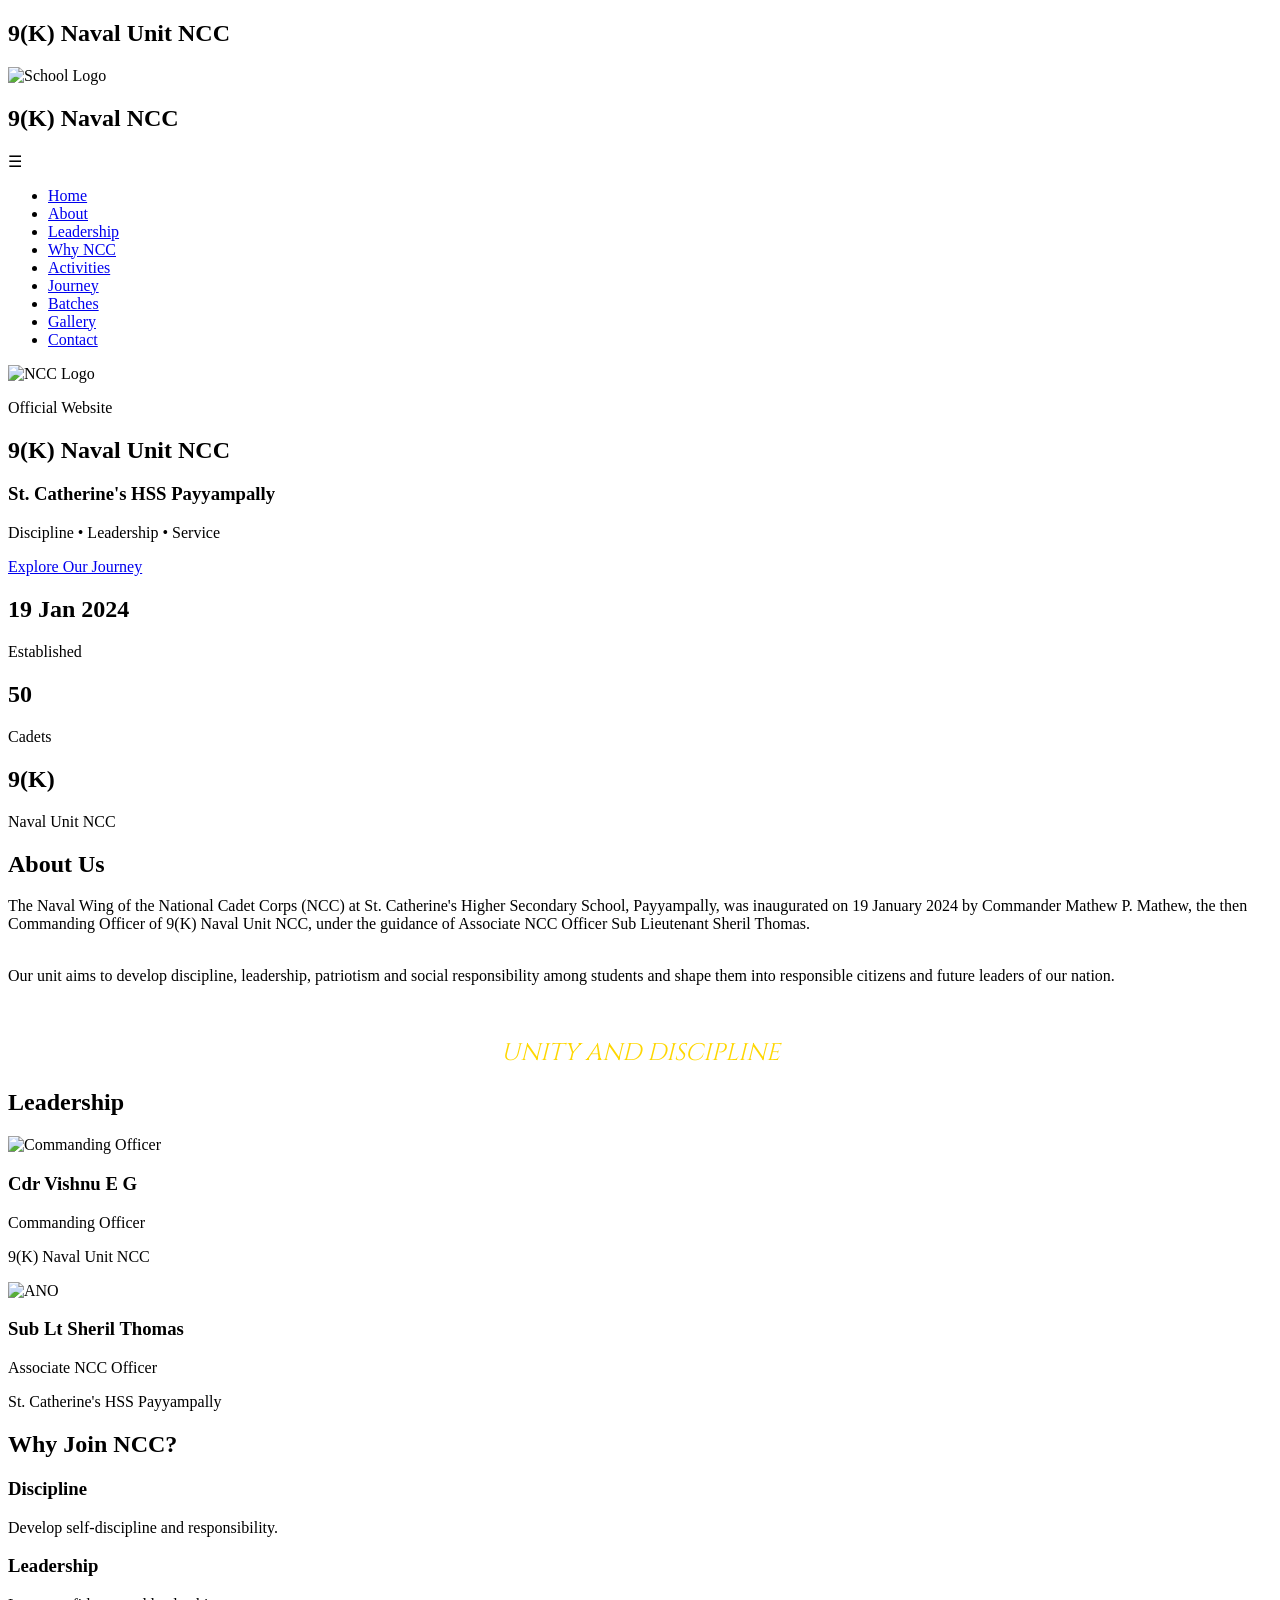
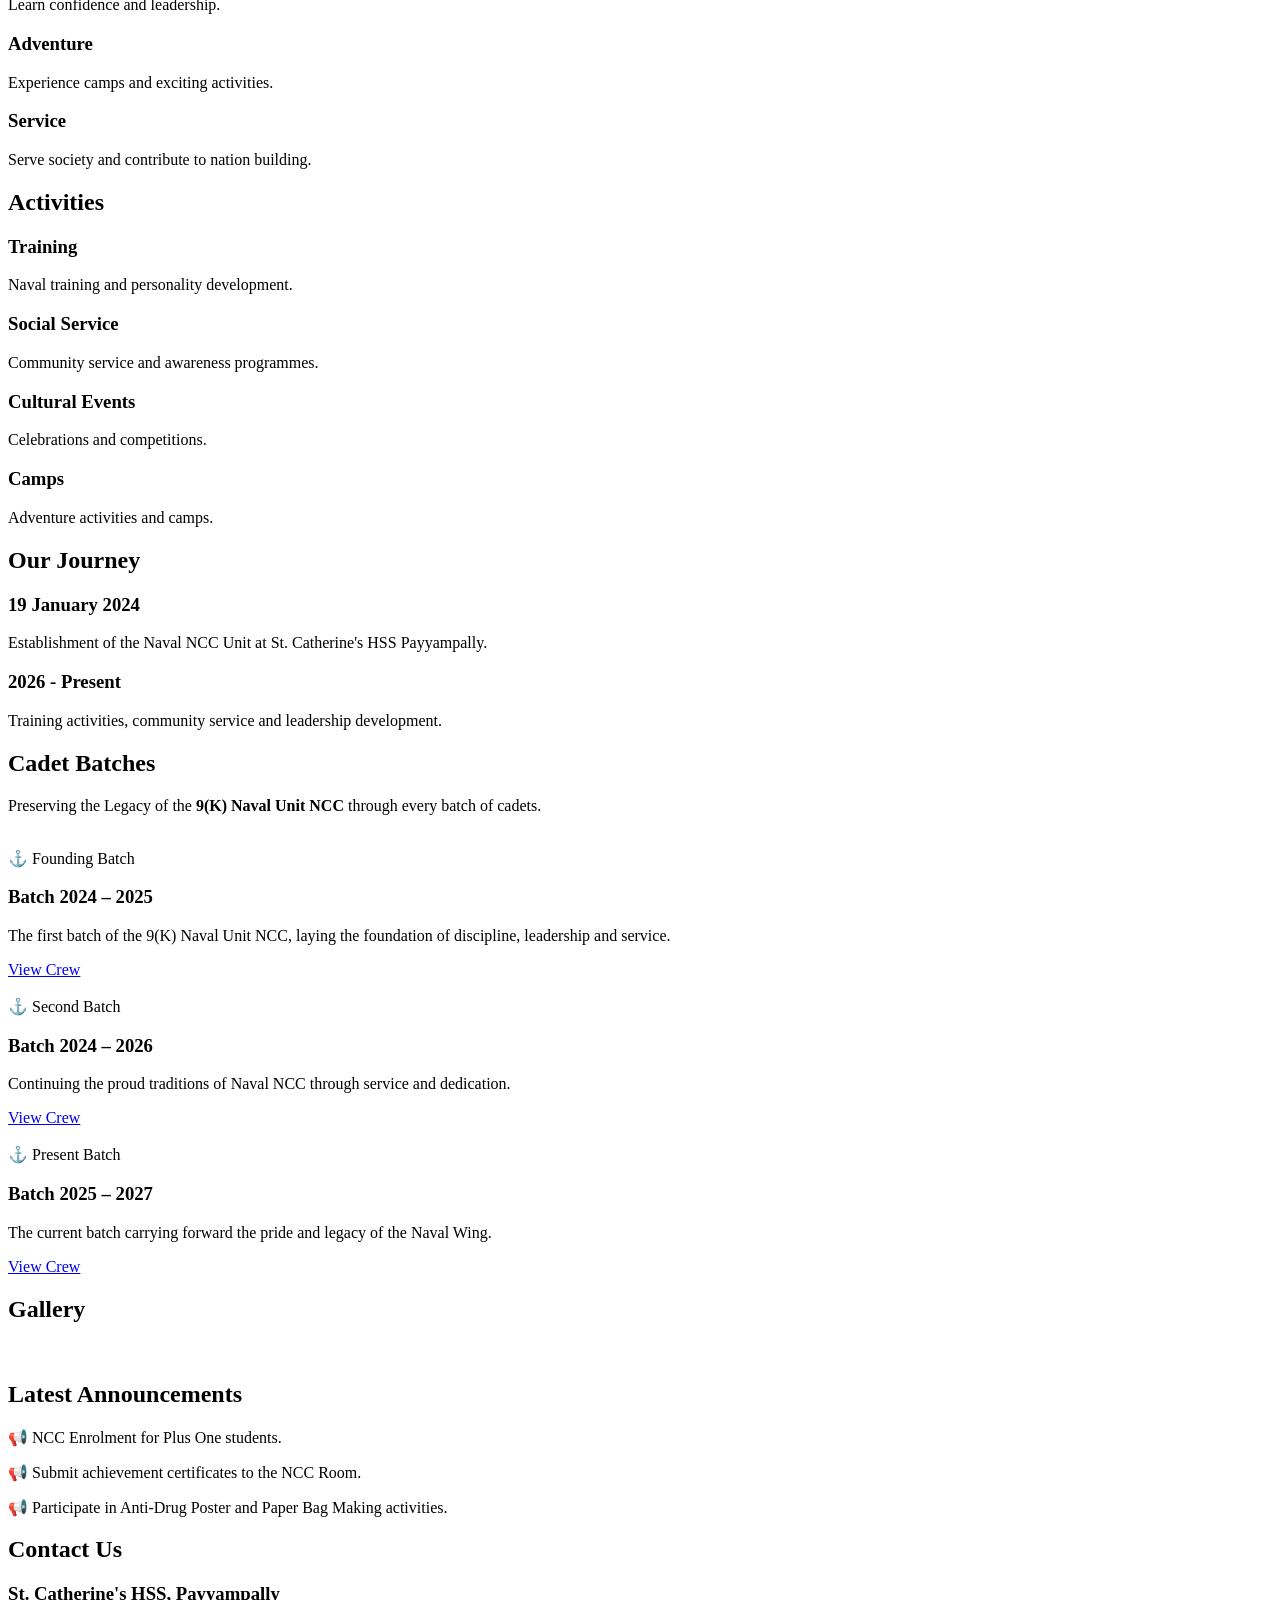
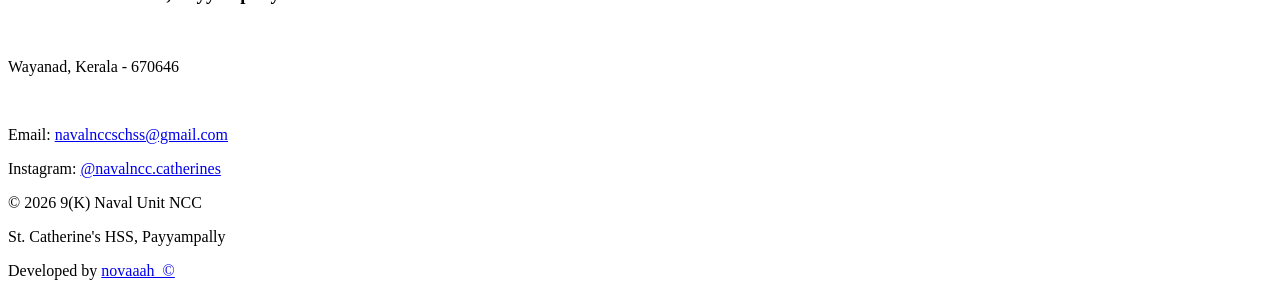
==== index.html @ 4fd502d3 "Add files via upload" ====
<!DOCTYPE html>
<html lang="en">
<head>
  <meta charset="UTF-8">
  <meta name="viewport" content="width=device-width, initial-scale=1.0">
  <title>9(K) Naval Unit NCC | St. Catherine's HSS Payyampally</title>

  <link rel="preconnect" href="https://fonts.googleapis.com">
  <link rel="preconnect" href="https://fonts.gstatic.com" crossorigin>

  <link href="https://fonts.googleapis.com/css2?family=Poppins:wght@300;400;500;600;700&family=Cinzel:wght@500;700&display=swap" rel="stylesheet">

  <link rel="stylesheet" href="assets/css/style.css">
</head>
<body>

  <!-- Loader -->
  <div id="loader">
    <div class="wheel"></div>
    <h2>9(K) Naval Unit NCC</h2>
  </div>

  <!-- Header -->
  <header>

    <nav>

      <div class="logo">
        <img src="assets/images/school-logo.png" alt="School Logo">
        <h2>9(K) Naval NCC</h2>
      </div>

      <div class="menu-btn">
        ☰
      </div>

      <ul class="nav-links">
        <li><a href="#home">Home</a></li>
        <li><a href="#about">About</a></li>
        <li><a href="#leadership">Leadership</a></li>
        <li><a href="#join">Why NCC</a></li>
        <li><a href="#activities">Activities</a></li>
        <li><a href="#journey">Journey</a></li>
        <li><a href="#batches">Batches</a></li>
        <li><a href="#gallery">Gallery</a></li>
        <li><a href="#contact">Contact</a></li>
      </ul>

    </nav>

  </header>

  <!-- Hero -->
  <section class="hero" id="home">

    <div class="hero-content">

      <img
        src="assets/images/ncc-logo.png"
        alt="NCC Logo"
        class="hero-logo"
      >

      <p>Official Website</p>

      <h1>9(K) Naval Unit NCC</h1>

      <h3>
        St. Catherine's HSS Payyampally
      </h3>

      <p class="tagline">
        Discipline • Leadership • Service
      </p>

      <a href="#about" class="btn">
        Explore Our Journey
      </a>

    </div>

    <div class="waves">
      <span></span>
      <span></span>
      <span></span>
    </div>

  </section>

  <!-- Statistics -->
  <section class="stats">

    <div class="card">
      <h2>19 Jan 2024</h2>
      <p>Established</p>
    </div>

    <div class="card">
      <h2>50</h2>
      <p>Cadets</p>
    </div>

    <div class="card">
      <h2>9(K)</h2>
      <p>Naval Unit NCC</p>
    </div>

  </section>

  <!-- About -->
  <section class="section" id="about">

    <h2 class="title">About Us</h2>

    <p>
      The Naval Wing of the National Cadet Corps 
      (NCC) at St. Catherine's Higher Secondary 
      School, Payyampally, was inaugurated on 19 
      January 2024 by Commander Mathew P. Mathew, 
      the then Commanding Officer of 9(K) Naval Unit NCC, under the guidance of Associate NCC Officer Sub Lieutenant Sheril Thomas. 

    <br>
    <br>

    <p>
      Our unit aims to develop discipline,
      leadership, patriotism and social
      responsibility among students and shape
      them into responsible citizens and future
      leaders of our nation.
    </p>

    <br>
    <BR>
    <center><I><FONT color="gold" face="Cinzel" size="5">UNITY AND DISCIPLINE</FONT></I></center>

  </section>

  <!-- Leadership -->
  <section class="section" id="leadership">

    <h2 class="title">Leadership</h2>

    <div class="leaders">

      <div class="leader-card">

        <img
          src="assets/images/co.jpeg"
          alt="Commanding Officer"
          class="photo"
        >

        <h3>Cdr Vishnu E G</h3>

        <p>
          Commanding Officer
        </p>

        <p>
          9(K) Naval Unit NCC
        </p>

      </div>

      <div class="leader-card">

        <img
          src="assets/images/ano.jpg"
          alt="ANO"
          class="photo"
        >

        <h3>Sub Lt Sheril Thomas</h3>

        <p>
          Associate NCC Officer
        </p>

        <p>
          St. Catherine's HSS Payyampally
        </p>

      </div>

    </div>

  </section>

  <!-- Why Join NCC -->
  <section class="section" id="join">

    <h2 class="title">
      Why Join NCC?
    </h2>

    <div class="activity-grid">

      <div class="activity-card">
        <h3>Discipline</h3>
        <p>
          Develop self-discipline and
          responsibility.
        </p>
      </div>

      <div class="activity-card">
        <h3>Leadership</h3>
        <p>
          Learn confidence and leadership.
        </p>
      </div>

      <div class="activity-card">
        <h3>Adventure</h3>
        <p>
          Experience camps and exciting
          activities.
        </p>
      </div>

      <div class="activity-card">
        <h3>Service</h3>
        <p>
          Serve society and contribute to
          nation building.
        </p>
      </div>

    </div>

  </section>

  <!-- Activities -->
  <section class="section" id="activities">

    <h2 class="title">Activities</h2>

    <div class="activity-grid">

      <div class="activity-card">
        <h3>Training</h3>
        <p>
          Naval training and personality
          development.
        </p>
      </div>

      <div class="activity-card">
        <h3>Social Service</h3>
        <p>
          Community service and awareness
          programmes.
        </p>
      </div>

      <div class="activity-card">
        <h3>Cultural Events</h3>
        <p>
          Celebrations and competitions.
        </p>
      </div>

      <div class="activity-card">
        <h3>Camps</h3>
        <p>
          Adventure activities and camps.
        </p>
      </div>

    </div>

  </section>

  <!-- Timeline -->
  <section class="section" id="journey">

    <h2 class="title">
      Our Journey
    </h2>

    <div class="timeline">

      <div class="timeline-item">
        <h3>19 January 2024</h3>
        <p>
          Establishment of the Naval NCC Unit
          at St. Catherine's HSS Payyampally.
        </p>
      </div>

      <div class="timeline-item">
        <h3>2026 - Present</h3>
        <p>
          Training activities, community
          service and leadership development.
        </p>
      </div>

    </div>

  </section>
   <!-- batches -->
 <section class="section" id="batches">

  <h2 class="title">Cadet Batches</h2>

  <p class="batch-subtitle">
    Preserving the Legacy of the
    <strong>9(K) Naval Unit NCC</strong>
    through every batch of cadets.
  </p>

  <div class="batch-grid">

    <!-- Batch 2024-25 -->
    <div class="batch-card">

      <div class="batch-image">
        <img src="assets/images/batches/2024-25/group.jpg" alt="">
      </div>

      <div class="batch-content">
        <span class="batch-badge">⚓ Founding Batch</span>

        <h3>Batch 2024 – 2025</h3>

        <p>
          The first batch of the 9(K) Naval Unit NCC,
          laying the foundation of discipline,
          leadership and service.
        </p>

        <a href="batch-2024-25.html" class="btn">
          View Crew
        </a>
      </div>

    </div>

    <!-- Batch 2024-26 -->
    <div class="batch-card">

      <div class="batch-image">
        <img src="assets/images/batches/2024-26/group.jpg" alt="">
      </div>

      <div class="batch-content">
        <span class="batch-badge">⚓ Second Batch</span>

        <h3>Batch 2024 – 2026</h3>

        <p>
          Continuing the proud traditions of
          Naval NCC through service and dedication.
        </p>

        <a href="batch-2024-26.html" class="btn">
          View Crew
        </a>
      </div>

    </div>

    <!-- Batch 2025-27 -->
    <div class="batch-card">

      <div class="batch-image">
        <img src="assets/images/batches/2025-27/group.jpg" alt="">
      </div>

      <div class="batch-content">
        <span class="batch-badge">⚓ Present Batch</span>

        <h3>Batch 2025 – 2027</h3>

        <p>
          The current batch carrying forward the
          pride and legacy of the Naval Wing.
        </p>

        <a href="batch-2025-27.html" class="btn">
          View Crew
        </a>
      </div>

    </div>

  </div>

</section>

  <!-- Gallery -->
  <section class="section" id="gallery">

    <h2 class="title">
      Gallery
    </h2>

    <div class="gallery-grid">

      <img src="assets/images/gallery1.jpg" alt="">
      <img src="assets/images/gallery2.jpg" alt="">
      <img src="assets/images/gallery3.jpg" alt="">
      <img src="assets/images/gallery4.jpg" alt="">
      <img src="assets/images/gallery5.jpg" alt="">
      <img src="assets/images/gallery6.jpg" alt="">

    </div>

  </section>

  <!-- Announcements -->
  <section class="section">

    <h2 class="title">
      Latest Announcements
    </h2>

    <div class="contact-box">

      <p>
        📢 NCC Enrolment for Plus One students.
      </p>

      <p>
        📢 Submit achievement certificates
        to the NCC Room.
      </p>

      <p>
        📢 Participate in Anti-Drug Poster
        and Paper Bag Making activities.
      </p>

    </div>

  </section>

  <!-- Contact -->
  <section class="section" id="contact">

    <h2 class="title">
      Contact Us
    </h2>

    <div class="contact-box">

      <h3>
        St. Catherine's HSS, Payyampally
      </h3>

      <br>

      <p>
        Wayanad, Kerala - 670646
      </p>

      <br>

      <p>
        Email:
        <a href="mailto:navalnccschss@gmail.com">
          navalnccschss@gmail.com
        </a>
      </p>

      <p>
        Instagram:
        <a
          href="https://instagram.com/navalncc.catherines"
          target="_blank"
        >
          @navalncc.catherines
        </a>
      </p>

    </div>

  </section>

  <!-- Footer -->
  <footer>

    <p>
      © 2026
      9(K) Naval Unit NCC
    </p>

    <p>
      St. Catherine's HSS, Payyampally
    </p>

    <p>
      Developed by
      <a
        href="https://instagram.com/novaaah_"
        target="_blank"
      >
        novaaah_&copy;
      </a>
    </p>

  </footer>

  <script src="assets/js/script.js"></script>

</body>
</html>
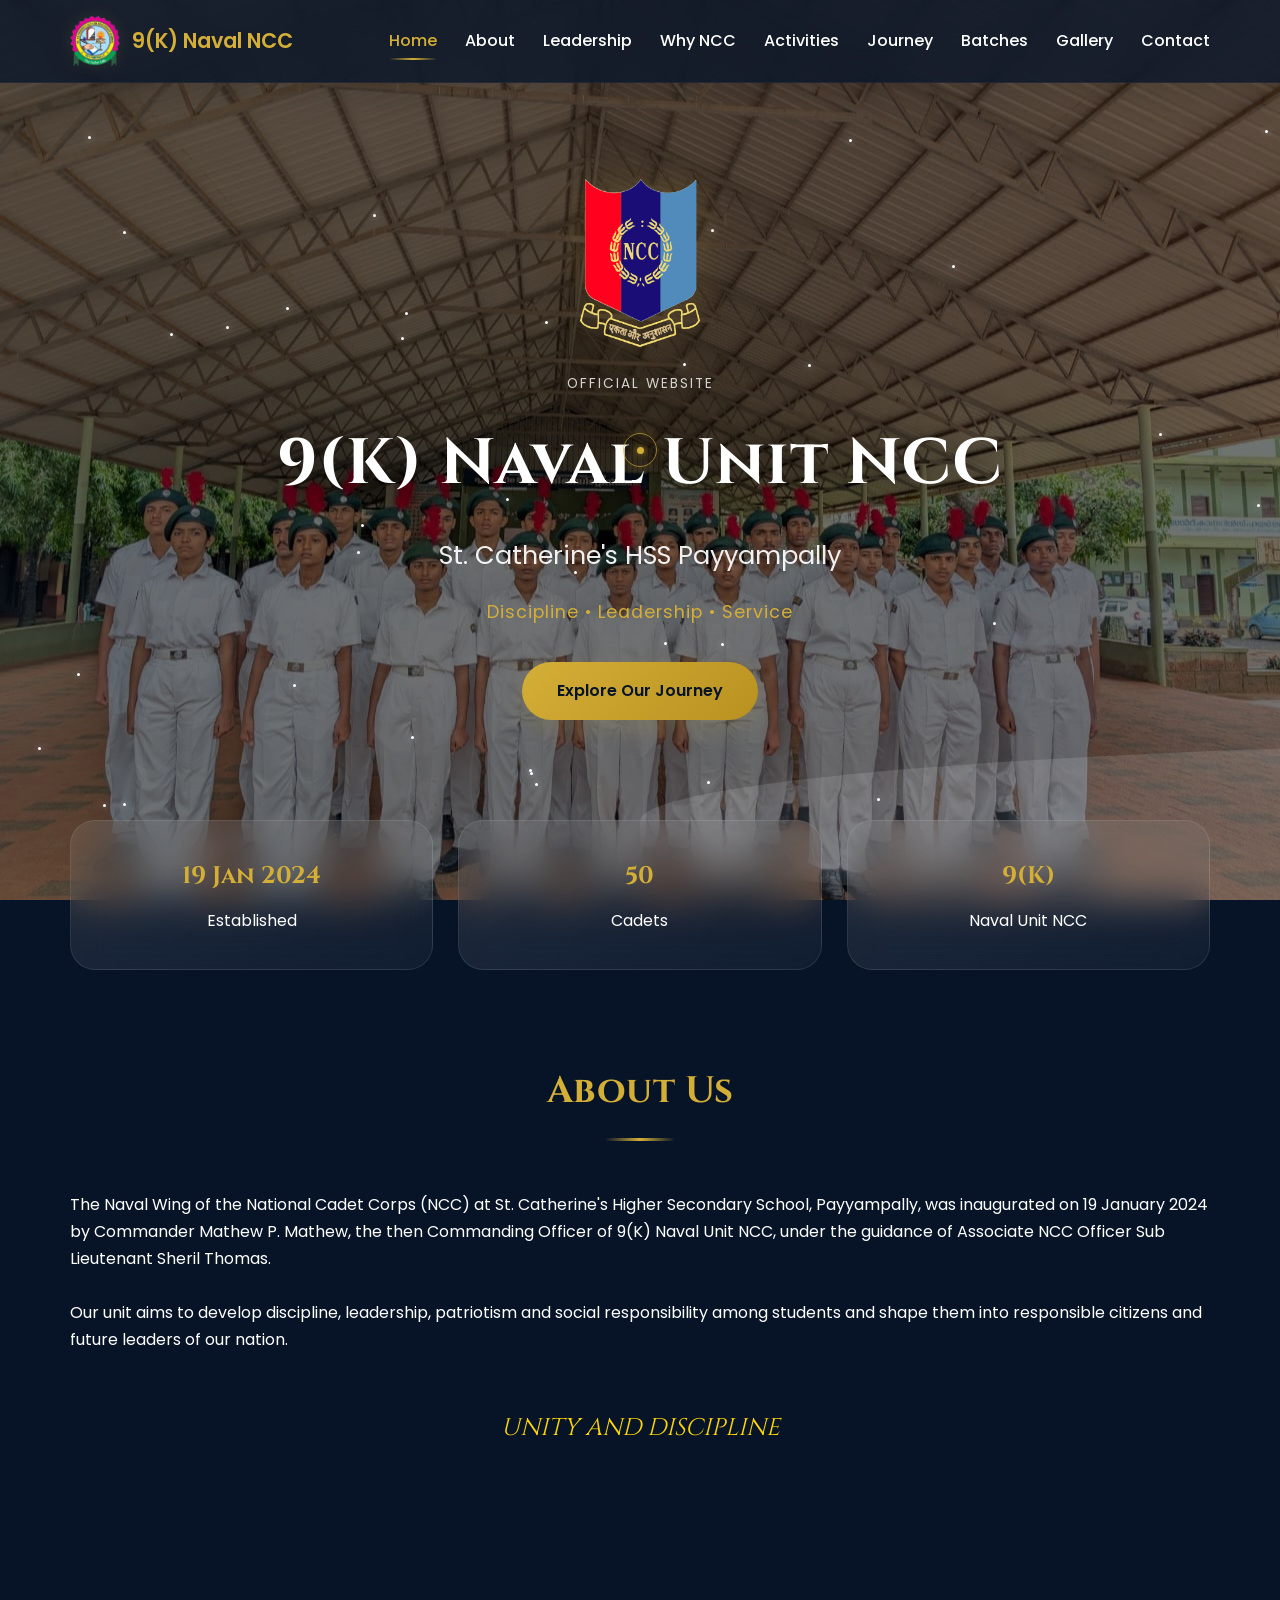
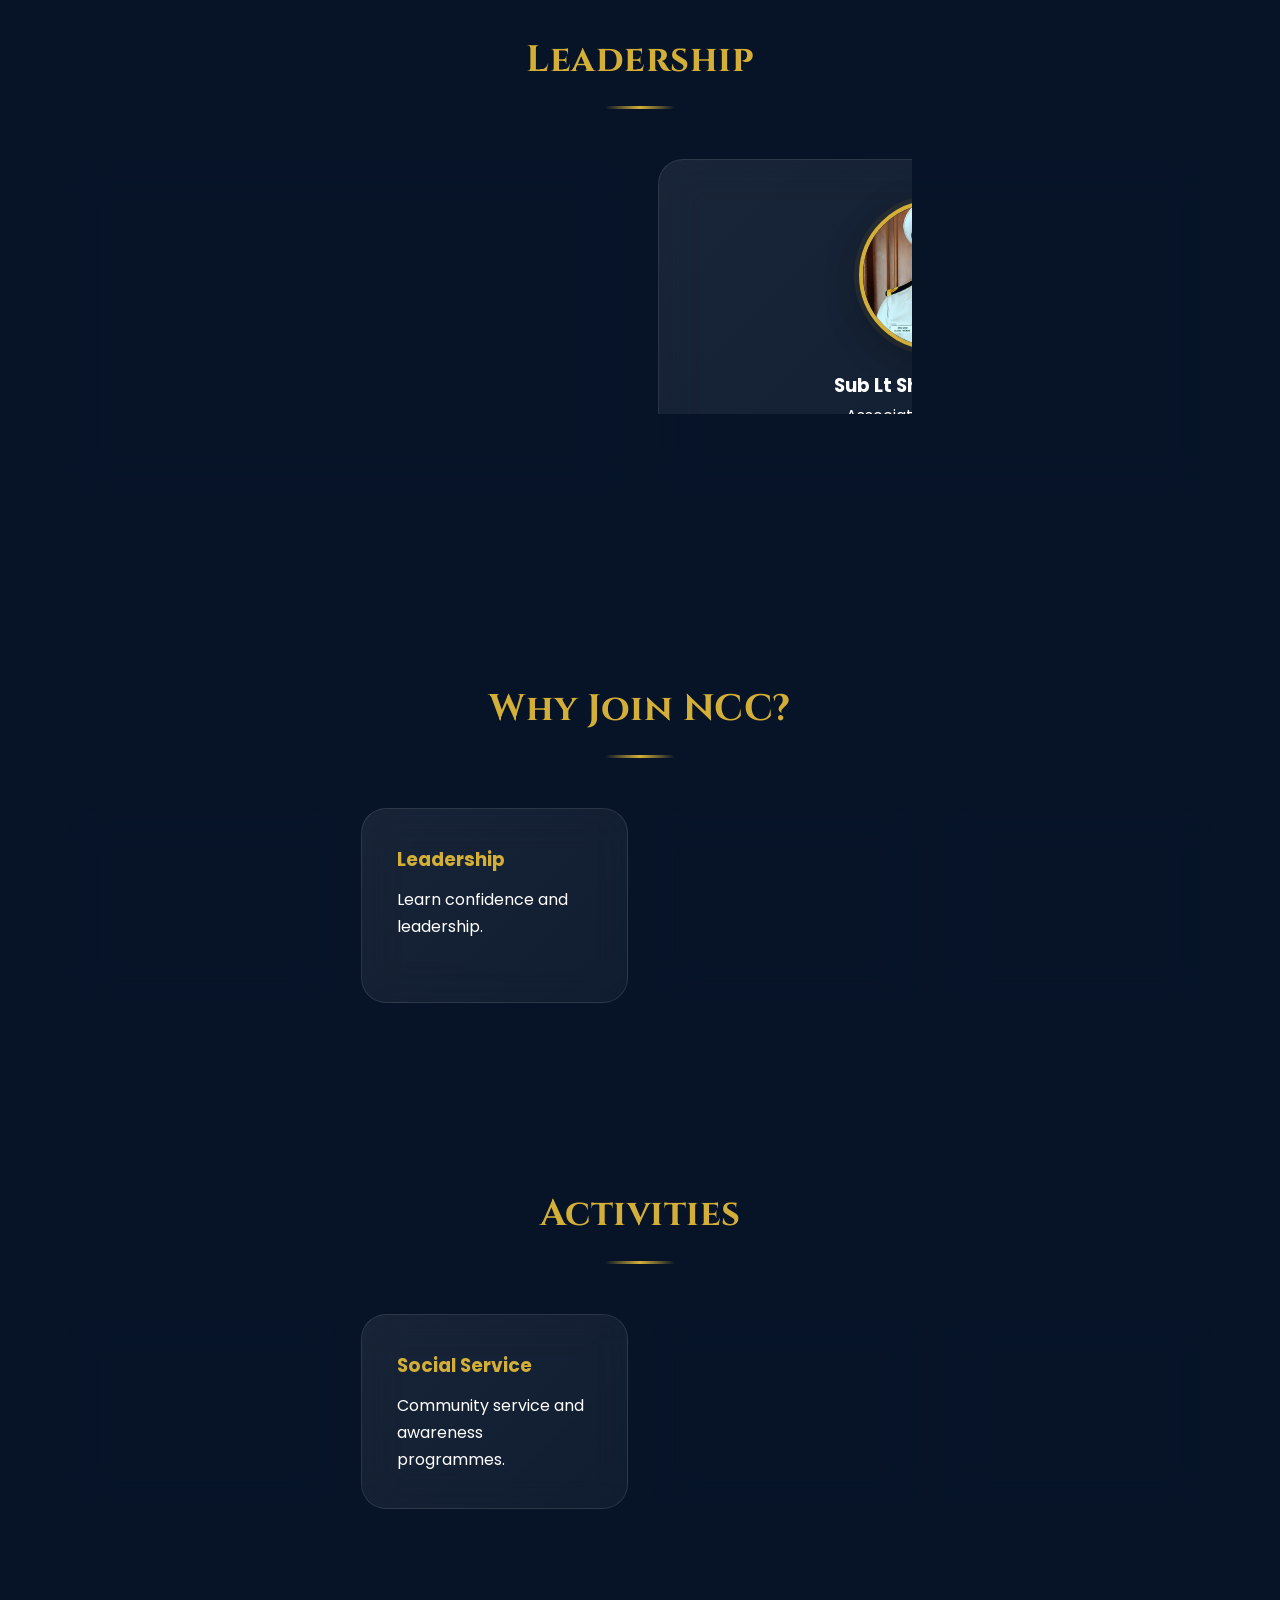
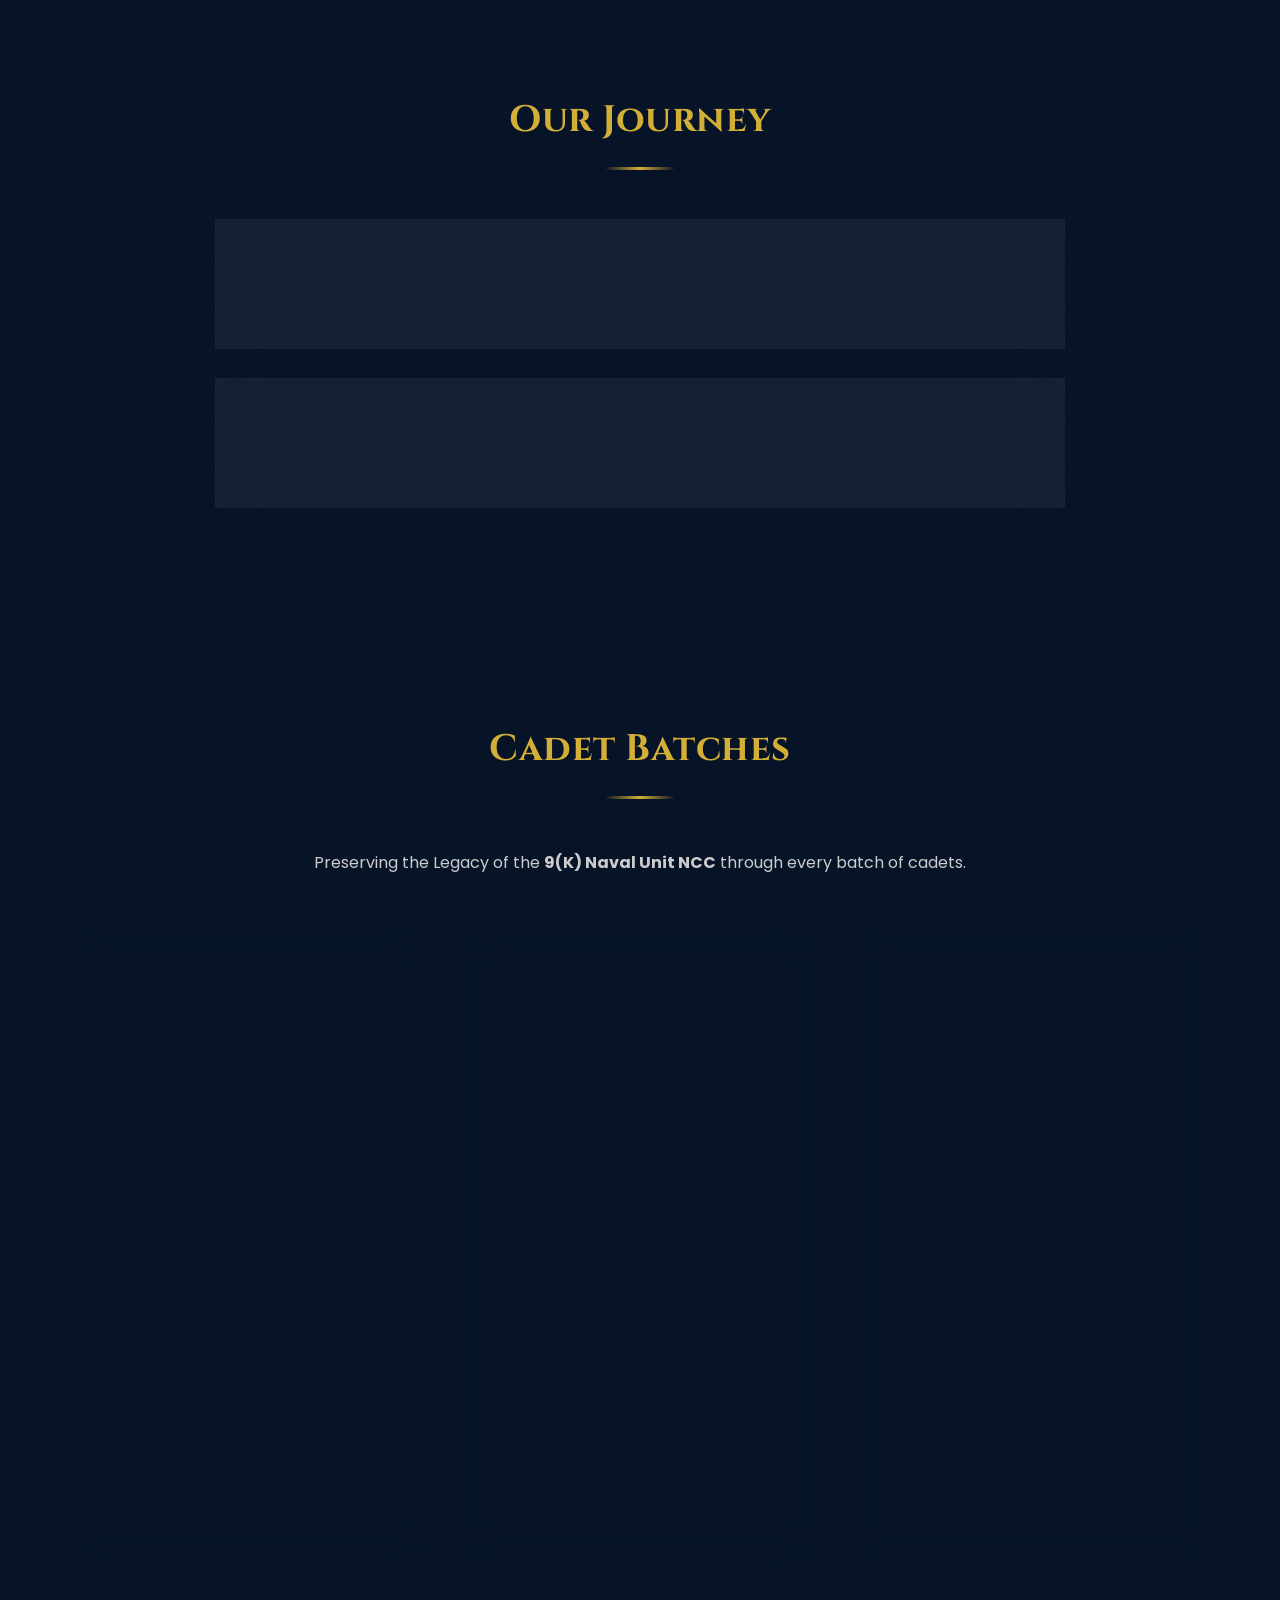
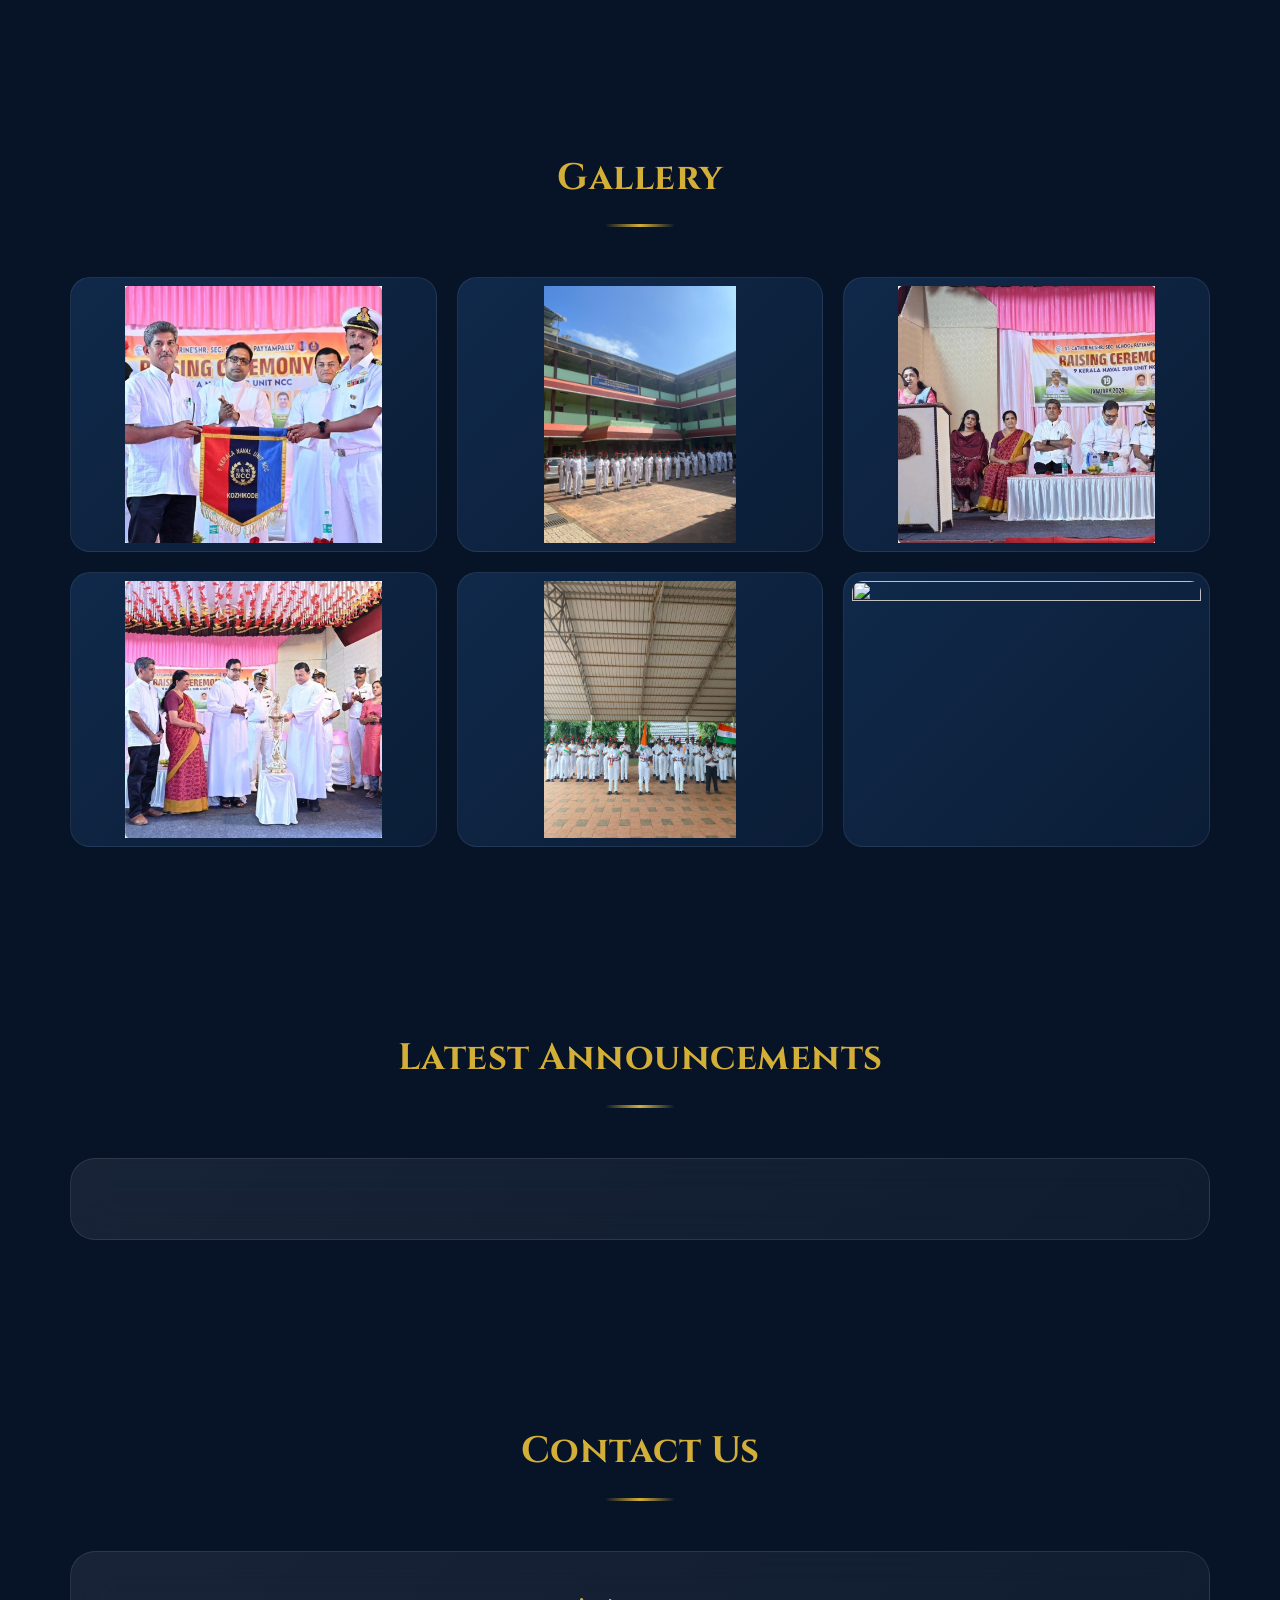
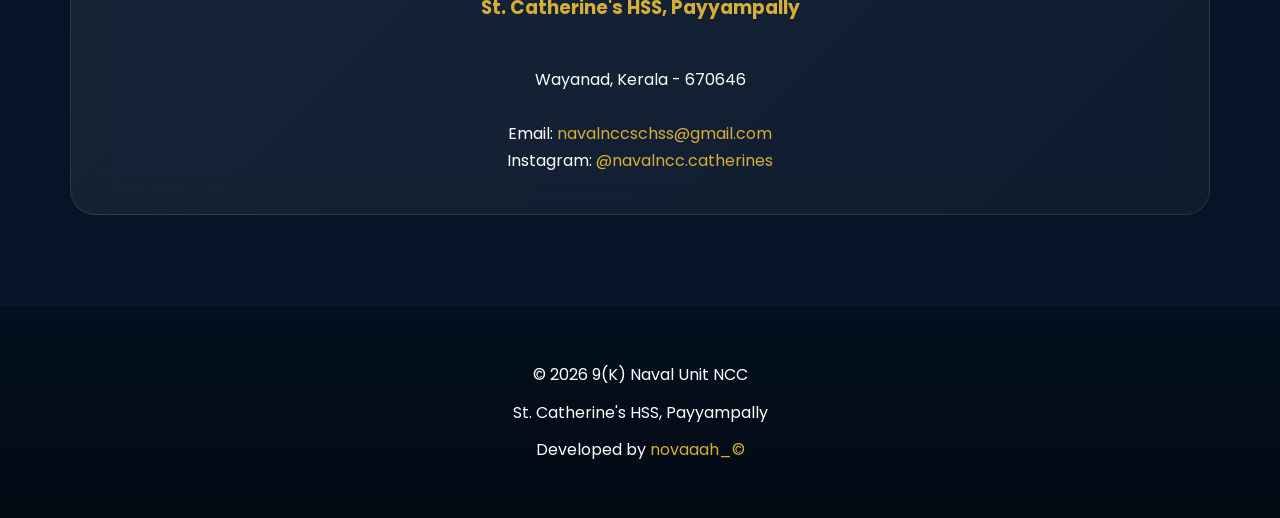
==== commit b56c868d: "Update index.html" ====
--- a/index.html
+++ b/index.html
@@ -41,7 +41,7 @@
         <li><a href="#join">Why NCC</a></li>
         <li><a href="#activities">Activities</a></li>
         <li><a href="#journey">Journey</a></li>
-        <li><a href="#batches">Batches</a></li>
+       <li><a href="#batches">Batches</a></li>
         <li><a href="#gallery">Gallery</a></li>
         <li><a href="#contact">Contact</a></li>
       </ul>
@@ -418,20 +418,6 @@
     </h2>
 
     <div class="contact-box">
-
-      <p>
-        📢 NCC Enrolment for Plus One students.
-      </p>
-
-      <p>
-        📢 Submit achievement certificates
-        to the NCC Room.
-      </p>
-
-      <p>
-        📢 Participate in Anti-Drug Poster
-        and Paper Bag Making activities.
-      </p>
 
     </div>
 
@@ -506,4 +492,4 @@
   <script src="assets/js/script.js"></script>
 
 </body>
-</html>+</html>
--- a/assets/css/style.css
+++ b/assets/css/style.css
@@ -0,0 +1,2232 @@
+/* =========================================================
+   9(K) NAVAL UNIT NCC
+   ST. CATHERINE'S HSS PAYYAMPALLY
+   FINAL PREMIUM STYLE.CSS
+   ========================================================= */
+
+/* ==========================
+   GOOGLE FONTS
+========================== */
+@import url('https://fonts.googleapis.com/css2?family=Poppins:wght@300;400;500;600;700&family=Cinzel:wght@500;600;700&display=swap');
+
+
+/* ==========================
+   ROOT
+========================== */
+:root {
+    --navy: #071428;
+    --navy-dark: #04101f;
+    --navy-light: #0f2342;
+    --gold: #d4af37;
+    --gold-light: #f0d77b;
+    --white: #ffffff;
+
+    --glass: rgba(255,255,255,0.065);
+    --glass-strong: rgba(255,255,255,0.095);
+    --border: rgba(255,255,255,0.10);
+
+    --shadow:
+        0 18px 50px rgba(0,0,0,0.25);
+
+    --gold-shadow:
+        0 15px 40px rgba(212,175,55,0.20);
+}
+
+
+/* ==========================
+   RESET
+========================== */
+* {
+    margin: 0;
+    padding: 0;
+    box-sizing: border-box;
+    scroll-behavior: smooth;
+}
+
+html {
+    scroll-behavior: smooth;
+}
+
+body {
+    font-family: 'Poppins', sans-serif;
+    background: var(--navy);
+    color: var(--white);
+    overflow-x: hidden;
+    line-height: 1.7;
+}
+
+img {
+    max-width: 100%;
+    display: block;
+}
+
+a {
+    text-decoration: none;
+    color: inherit;
+}
+
+button {
+    font-family: inherit;
+}
+
+
+/* ==========================
+   SELECTION
+========================== */
+::selection {
+    background: var(--gold);
+    color: var(--navy);
+}
+
+
+/* ==========================
+   SCROLLBAR
+========================== */
+::-webkit-scrollbar {
+    width: 8px;
+}
+
+::-webkit-scrollbar-track {
+    background: var(--navy-dark);
+}
+
+::-webkit-scrollbar-thumb {
+    background: linear-gradient(
+        var(--gold),
+        #9d7c18
+    );
+    border-radius: 20px;
+}
+
+::-webkit-scrollbar-thumb:hover {
+    background: var(--gold-light);
+}
+
+
+/* ==========================
+   LOADER
+========================== */
+#loader {
+    position: fixed;
+    inset: 0;
+
+    background:
+        radial-gradient(
+            circle at center,
+            rgba(212,175,55,0.08),
+            transparent 35%
+        ),
+        var(--navy);
+
+    display: flex;
+    flex-direction: column;
+    justify-content: center;
+    align-items: center;
+
+    z-index: 99999;
+
+    transition:
+        opacity 0.7s ease,
+        visibility 0.7s ease;
+}
+
+#loader h2 {
+    color: var(--gold);
+    text-align: center;
+    font-family: 'Cinzel', serif;
+    letter-spacing: 1px;
+}
+
+.wheel {
+    width: 80px;
+    height: 80px;
+
+    border: 6px solid rgba(255,255,255,0.12);
+    border-top: 6px solid var(--gold);
+
+    border-right-color: rgba(212,175,55,0.35);
+
+    border-radius: 50%;
+
+    animation: spin 1s linear infinite;
+
+    margin-bottom: 20px;
+
+    box-shadow:
+        0 0 25px rgba(212,175,55,0.18);
+}
+
+@keyframes spin {
+    to {
+        transform: rotate(360deg);
+    }
+}
+
+
+/* ==========================
+   HEADER
+========================== */
+header {
+    position: fixed;
+
+    top: 0;
+    left: 0;
+
+    width: 100%;
+
+    z-index: 1000;
+
+    background:
+        rgba(7,20,40,0.78);
+
+    backdrop-filter: blur(18px);
+    -webkit-backdrop-filter: blur(18px);
+
+    border-bottom:
+        1px solid rgba(255,255,255,0.05);
+
+    box-shadow:
+        0 10px 35px rgba(0,0,0,0.12);
+}
+
+nav {
+    max-width: 1200px;
+
+    margin: auto;
+
+    padding: 16px 30px;
+
+    display: flex;
+
+    justify-content: space-between;
+    align-items: center;
+}
+
+
+/* ==========================
+   LOGO
+========================== */
+.logo {
+    display: flex;
+    align-items: center;
+    gap: 12px;
+
+    min-width: 0;
+}
+
+.logo img {
+    width: 50px;
+    height: 50px;
+
+    object-fit: contain;
+
+    filter:
+        drop-shadow(
+            0 0 8px rgba(212,175,55,0.12)
+        );
+
+    transition: 0.35s ease;
+}
+
+.logo:hover img {
+    transform: rotate(-3deg) scale(1.04);
+}
+
+.logo h2 {
+    color: var(--gold);
+
+    font-size: 1.3rem;
+    font-weight: 600;
+
+    white-space: nowrap;
+}
+
+
+/* ==========================
+   NAVIGATION
+========================== */
+.nav-links {
+    list-style: none;
+
+    display: flex;
+
+    align-items: center;
+
+    gap: 28px;
+}
+
+.nav-links a {
+    color: #ffffff;
+
+    font-weight: 500;
+
+    position: relative;
+
+    transition:
+        color 0.3s ease,
+        transform 0.3s ease;
+}
+
+.nav-links a:hover,
+.nav-links a.active {
+    color: var(--gold);
+}
+
+.nav-links a::after {
+    content: "";
+
+    position: absolute;
+
+    left: 50%;
+    bottom: -8px;
+
+    width: 0;
+    height: 2px;
+
+    transform: translateX(-50%);
+
+    background:
+        linear-gradient(
+            90deg,
+            transparent,
+            var(--gold),
+            transparent
+        );
+
+    transition: width 0.3s ease;
+}
+
+.nav-links a:hover::after,
+.nav-links a.active::after {
+    width: 100%;
+}
+
+
+/* ==========================
+   MOBILE MENU BUTTON
+========================== */
+.menu-btn {
+    display: none;
+
+    border: none;
+    background: transparent;
+
+    color: white;
+
+    font-size: 1.8rem;
+
+    cursor: pointer;
+
+    transition: 0.3s;
+}
+
+.menu-btn:hover {
+    color: var(--gold);
+    transform: scale(1.05);
+}
+
+
+/* ==========================
+   HERO
+========================== */
+.hero {
+    min-height: 100vh;
+
+    display: flex;
+
+    justify-content: center;
+    align-items: center;
+
+    text-align: center;
+
+    position: relative;
+
+    overflow: hidden;
+
+    background:
+        linear-gradient(
+            rgba(0,0,0,0.55),
+            rgba(0,0,0,0.55)
+        ),
+        url('../images/hero1.jpg');
+
+    background-size: cover;
+    background-position: center;
+
+    transition:
+        background-image 1s ease-in-out,
+        background-position 1s ease;
+}
+
+
+/* ==========================
+   HERO OVERLAY
+========================== */
+.overlay {
+    position: absolute;
+
+    inset: 0;
+
+    pointer-events: none;
+
+    background:
+        radial-gradient(
+            circle at center,
+            transparent 15%,
+            rgba(0,0,0,0.25) 100%
+        );
+}
+
+
+/* ==========================
+   HERO CONTENT
+========================== */
+.hero-content {
+    position: relative;
+
+    z-index: 5;
+
+    padding: 20px;
+
+    animation:
+        heroEntrance 1s ease;
+}
+
+@keyframes heroEntrance {
+
+    from {
+        opacity: 0;
+        transform: translateY(30px);
+    }
+
+    to {
+        opacity: 1;
+        transform: translateY(0);
+    }
+}
+
+.hero-logo {
+    width: 120px;
+
+    margin:
+        0 auto 20px;
+
+    filter:
+        drop-shadow(
+            0 0 18px rgba(212,175,55,0.18)
+        );
+
+    animation:
+        logoFloat 4s ease-in-out infinite;
+}
+
+@keyframes logoFloat {
+
+    0%,
+    100% {
+        transform: translateY(0);
+    }
+
+    50% {
+        transform: translateY(-6px);
+    }
+}
+
+.hero p:first-of-type {
+    letter-spacing: 2px;
+    text-transform: uppercase;
+    font-size: 0.85rem;
+    opacity: 0.8;
+}
+
+.hero h1 {
+    font-family: 'Cinzel', serif;
+
+    font-size: 4rem;
+
+    margin: 15px 0;
+
+    letter-spacing: 1px;
+
+    text-shadow:
+        0 5px 30px rgba(0,0,0,0.45);
+}
+
+.hero h3 {
+    font-size: 1.6rem;
+
+    font-weight: 400;
+
+    color: rgba(255,255,255,0.92);
+}
+
+.tagline {
+    color: var(--gold);
+
+    margin-top: 20px;
+
+    font-size: 1.1rem;
+
+    letter-spacing: 1px;
+}
+
+
+/* ==========================
+   HERO BUTTON
+========================== */
+.btn {
+    display: inline-block;
+
+    margin-top: 35px;
+
+    padding: 15px 35px;
+
+    border-radius: 50px;
+
+    background:
+        linear-gradient(
+            135deg,
+            var(--gold),
+            #b99120
+        );
+
+    color: var(--navy);
+
+    font-weight: 600;
+
+    position: relative;
+
+    overflow: hidden;
+
+    transition:
+        transform 0.35s ease,
+        box-shadow 0.35s ease;
+
+    box-shadow:
+        0 8px 25px rgba(212,175,55,0.16);
+}
+
+.btn::before {
+    content: "";
+
+    position: absolute;
+
+    top: 0;
+    left: -120%;
+
+    width: 70%;
+    height: 100%;
+
+    background:
+        linear-gradient(
+            90deg,
+            transparent,
+            rgba(255,255,255,0.45),
+            transparent
+        );
+
+    transform: skewX(-20deg);
+
+    transition: left 0.6s ease;
+}
+
+.btn:hover::before {
+    left: 140%;
+}
+
+.btn:hover {
+    transform: translateY(-6px);
+
+    box-shadow:
+        0 15px 35px rgba(212,175,55,0.30);
+}
+
+
+/* ==========================
+   HERO WAVES
+========================== */
+.waves {
+    position: absolute;
+
+    bottom: 0;
+    left: 0;
+
+    width: 100%;
+    height: 160px;
+
+    overflow: hidden;
+
+    pointer-events: none;
+
+    z-index: 3;
+}
+
+.waves span {
+    position: absolute;
+
+    width: 200%;
+    height: 180px;
+
+    background:
+        rgba(255,255,255,0.07);
+
+    border-radius: 45%;
+
+    animation:
+        wave 18s linear infinite;
+}
+
+.waves span:nth-child(2) {
+    animation-duration: 22s;
+    opacity: 0.5;
+}
+
+.waves span:nth-child(3) {
+    animation-duration: 26s;
+    opacity: 0.3;
+}
+
+@keyframes wave {
+
+    from {
+        transform: translateX(-30%);
+    }
+
+    to {
+        transform: translateX(0);
+    }
+}
+
+
+/* ==========================
+   FLOATING STARS
+========================== */
+.star {
+    position: absolute;
+
+    width: 3px;
+    height: 3px;
+
+    background: #ffffff;
+
+    border-radius: 50%;
+
+    animation:
+        twinkle infinite ease-in-out;
+
+    pointer-events: none;
+
+    box-shadow:
+        0 0 7px rgba(255,255,255,0.7);
+}
+
+@keyframes twinkle {
+
+    0%,
+    100% {
+        opacity: 0.15;
+        transform: scale(1);
+    }
+
+    50% {
+        opacity: 1;
+        transform: scale(2);
+    }
+}
+
+
+/* ==========================
+   SECTIONS
+========================== */
+.section {
+    max-width: 1200px;
+
+    margin: auto;
+
+    padding: 90px 30px;
+}
+
+.title {
+    text-align: center;
+
+    margin-bottom: 50px;
+
+    color: var(--gold);
+
+    font-size: 2.3rem;
+
+    font-family: 'Cinzel', serif;
+
+    letter-spacing: 0.5px;
+}
+
+.title::after {
+    content: "";
+
+    display: block;
+
+    width: 70px;
+    height: 3px;
+
+    margin: 15px auto 0;
+
+    background:
+        linear-gradient(
+            90deg,
+            transparent,
+            var(--gold),
+            transparent
+        );
+
+    border-radius: 20px;
+}
+
+
+/* ==========================
+   STATS
+========================== */
+.stats {
+    max-width: 1200px;
+
+    margin: -80px auto 0;
+
+    padding: 0 30px;
+
+    display: grid;
+
+    grid-template-columns:
+        repeat(
+            auto-fit,
+            minmax(250px,1fr)
+        );
+
+    gap: 25px;
+
+    position: relative;
+
+    z-index: 10;
+}
+
+.card {
+    position: relative;
+
+    background:
+        linear-gradient(
+            135deg,
+            rgba(255,255,255,0.09),
+            rgba(255,255,255,0.045)
+        );
+
+    backdrop-filter: blur(20px);
+
+    border:
+        1px solid var(--border);
+
+    padding: 35px;
+
+    border-radius: 25px;
+
+    text-align: center;
+
+    transition:
+        transform 0.4s ease,
+        border-color 0.4s ease,
+        box-shadow 0.4s ease;
+
+    overflow: hidden;
+}
+
+.card::before,
+.leader-card::before,
+.activity-card::before,
+.batch-card::before,
+.contact-box::before {
+    content: "";
+
+    position: absolute;
+
+    top: 0;
+    left: -100%;
+
+    width: 60%;
+    height: 1px;
+
+    background:
+        linear-gradient(
+            90deg,
+            transparent,
+            rgba(212,175,55,0.8),
+            transparent
+        );
+
+    transition: left 0.7s ease;
+}
+
+.card:hover::before,
+.leader-card:hover::before,
+.activity-card:hover::before,
+.batch-card:hover::before,
+.contact-box:hover::before {
+    left: 120%;
+}
+
+.card:hover {
+    transform: translateY(-10px);
+
+    border-color:
+        rgba(212,175,55,0.45);
+
+    box-shadow:
+        var(--gold-shadow);
+}
+
+.card h2 {
+    color: var(--gold);
+
+    margin-bottom: 10px;
+
+    font-family: 'Cinzel', serif;
+}
+
+
+/* ==========================
+   LEADERS
+========================== */
+.leaders {
+    display: grid;
+
+    grid-template-columns:
+        repeat(
+            auto-fit,
+            minmax(300px,1fr)
+        );
+
+    gap: 35px;
+}
+
+.leader-card {
+    position: relative;
+
+    background:
+        linear-gradient(
+            135deg,
+            rgba(255,255,255,0.075),
+            rgba(255,255,255,0.04)
+        );
+
+    backdrop-filter: blur(20px);
+
+    padding: 40px;
+
+    border-radius: 25px;
+
+    text-align: center;
+
+    border:
+        1px solid var(--border);
+
+    transition:
+        transform 0.4s ease,
+        box-shadow 0.4s ease,
+        border-color 0.4s ease;
+
+    overflow: hidden;
+}
+
+.leader-card:hover {
+    transform: translateY(-10px);
+
+    border-color:
+        rgba(212,175,55,0.4);
+
+    box-shadow:
+        var(--gold-shadow);
+}
+
+.photo {
+    width: 150px;
+    height: 150px;
+
+    border-radius: 50%;
+
+    object-fit: cover;
+
+    border:
+        4px solid var(--gold);
+
+    margin:
+        0 auto 20px;
+
+    display: block;
+
+    box-shadow:
+        0 0 0 5px rgba(212,175,55,0.08),
+        0 10px 35px rgba(0,0,0,0.25);
+
+    transition:
+        transform 0.4s ease,
+        box-shadow 0.4s ease;
+}
+
+.leader-card:hover .photo {
+    transform: scale(1.04);
+
+    box-shadow:
+        0 0 0 7px rgba(212,175,55,0.10),
+        0 15px 40px rgba(212,175,55,0.15);
+}
+
+
+/* ==========================
+   ACTIVITIES
+========================== */
+.activity-grid {
+    display: grid;
+
+    grid-template-columns:
+        repeat(
+            auto-fit,
+            minmax(250px,1fr)
+        );
+
+    gap: 25px;
+}
+
+.activity-card {
+    position: relative;
+
+    background:
+        linear-gradient(
+            135deg,
+            rgba(255,255,255,0.07),
+            rgba(255,255,255,0.04)
+        );
+
+    backdrop-filter: blur(20px);
+
+    border:
+        1px solid var(--border);
+
+    border-radius: 25px;
+
+    padding: 35px;
+
+    transition:
+        transform 0.4s ease,
+        box-shadow 0.4s ease,
+        border-color 0.4s ease;
+
+    overflow: hidden;
+}
+
+.activity-card:hover {
+    transform: translateY(-10px);
+
+    border-color:
+        rgba(212,175,55,0.4);
+
+    box-shadow:
+        var(--gold-shadow);
+}
+
+.activity-card h3 {
+    color: var(--gold);
+
+    margin-bottom: 10px;
+}
+
+
+/* ==========================
+   TIMELINE
+========================== */
+.timeline {
+    max-width: 850px;
+
+    margin: auto;
+}
+
+.timeline-item {
+    background:
+        rgba(255,255,255,0.06);
+
+    padding: 30px;
+
+    border-left:
+        5px solid var(--gold);
+
+    border-radius: 20px;
+
+    margin-bottom: 30px;
+
+    backdrop-filter: blur(20px);
+
+    border-top:
+        1px solid rgba(255,255,255,0.06);
+
+    border-right:
+        1px solid rgba(255,255,255,0.06);
+
+    border-bottom:
+        1px solid rgba(255,255,255,0.06);
+
+    transition: 0.4s ease;
+}
+
+.timeline-item:hover {
+    transform: translateX(6px);
+
+    box-shadow:
+        var(--gold-shadow);
+}
+
+.timeline-item h3 {
+    color: var(--gold);
+
+    margin-bottom: 8px;
+}
+
+
+/* ==========================
+   GALLERY
+========================== */
+.gallery-grid {
+    display: grid;
+
+    grid-template-columns:
+        repeat(
+            auto-fit,
+            minmax(300px,1fr)
+        );
+
+    gap: 20px;
+}
+
+.gallery-grid img {
+    width: 100%;
+
+    aspect-ratio: 4 / 3;
+
+    /*
+       IMPORTANT:
+       Images remain visible normally.
+       They are NOT hidden until clicked.
+    */
+    object-fit: contain;
+
+    background:
+        linear-gradient(
+            135deg,
+            #10294a,
+            #0b1d36
+        );
+
+    padding: 8px;
+
+    border-radius: 20px;
+
+    cursor: pointer;
+
+    transition:
+        transform 0.4s ease,
+        border-color 0.4s ease,
+        box-shadow 0.4s ease;
+
+    border:
+        1px solid rgba(255,255,255,0.08);
+}
+
+.gallery-grid img:hover {
+    transform: translateY(-5px) scale(1.015);
+
+    border-color: var(--gold);
+
+    box-shadow:
+        0 15px 35px rgba(0,0,0,0.28),
+        0 0 20px rgba(212,175,55,0.10);
+}
+
+
+/* ==========================
+   CONTACT
+========================== */
+.contact-box {
+    position: relative;
+
+    background:
+        linear-gradient(
+            135deg,
+            rgba(255,255,255,0.07),
+            rgba(255,255,255,0.035)
+        );
+
+    backdrop-filter: blur(20px);
+
+    padding: 40px;
+
+    border-radius: 25px;
+
+    text-align: center;
+
+    border:
+        1px solid var(--border);
+
+    overflow: hidden;
+
+    transition:
+        0.4s ease;
+}
+
+.contact-box:hover {
+    border-color:
+        rgba(212,175,55,0.35);
+
+    box-shadow:
+        var(--gold-shadow);
+}
+
+.contact-box h3 {
+    color: var(--gold);
+
+    margin-bottom: 15px;
+}
+
+.contact-box a {
+    color: var(--gold);
+
+    transition: 0.3s;
+}
+
+.contact-box a:hover {
+    color: white;
+}
+
+
+/* ==========================
+   FOOTER
+========================== */
+footer {
+    text-align: center;
+
+    padding: 45px 20px;
+
+    background:
+        linear-gradient(
+            180deg,
+            #04101f,
+            #020a14
+        );
+
+    border-top:
+        1px solid rgba(255,255,255,0.05);
+}
+
+footer p {
+    margin: 10px 0;
+}
+
+footer a {
+    color: var(--gold);
+
+    transition: 0.3s;
+}
+
+footer a:hover {
+    color: white;
+}
+
+
+/* =========================================================
+   BATCHES
+========================================================= */
+.batch-subtitle {
+    text-align: center;
+
+    max-width: 800px;
+
+    margin:
+        0 auto 50px;
+
+    color: #cccccc;
+}
+
+.batch-grid {
+    display: grid;
+
+    grid-template-columns:
+        repeat(
+            auto-fit,
+            minmax(340px,1fr)
+        );
+
+    gap: 35px;
+}
+
+.batch-card {
+    position: relative;
+
+    background:
+        linear-gradient(
+            135deg,
+            rgba(255,255,255,0.075),
+            rgba(255,255,255,0.035)
+        );
+
+    backdrop-filter: blur(20px);
+
+    border-radius: 25px;
+
+    overflow: hidden;
+
+    transition:
+        transform 0.4s ease,
+        box-shadow 0.4s ease,
+        border-color 0.4s ease;
+
+    border:
+        1px solid rgba(255,255,255,0.08);
+}
+
+.batch-card:hover {
+    transform: translateY(-12px);
+
+    box-shadow:
+        0 15px 35px rgba(212,175,55,0.22);
+
+    border-color:
+        rgba(212,175,55,0.35);
+}
+
+.batch-image {
+    height: 260px;
+
+    overflow: hidden;
+}
+
+.batch-image img {
+    width: 100%;
+    height: 100%;
+
+    object-fit: cover;
+
+    transition:
+        transform 0.5s ease;
+}
+
+.batch-card:hover .batch-image img {
+    transform: scale(1.08);
+}
+
+.batch-content {
+    padding: 30px;
+
+    text-align: center;
+}
+
+.batch-badge {
+    display: inline-block;
+
+    background:
+        linear-gradient(
+            135deg,
+            var(--gold),
+            #b99120
+        );
+
+    color: var(--navy);
+
+    padding: 8px 18px;
+
+    border-radius: 30px;
+
+    font-size: 0.9rem;
+
+    font-weight: 600;
+
+    margin-bottom: 20px;
+
+    box-shadow:
+        0 5px 15px rgba(212,175,55,0.15);
+}
+
+.batch-content h3 {
+    color: var(--gold);
+
+    margin-bottom: 15px;
+
+    font-family: 'Cinzel', serif;
+}
+
+.batch-content p {
+    margin-bottom: 30px;
+
+    color: #dddddd;
+}
+
+
+/* =========================================================
+   RANK CARDS
+========================================================= */
+.rank-card {
+    position: relative;
+
+    border:
+        2px solid var(--gold);
+
+    background:
+        linear-gradient(
+            135deg,
+            rgba(212,175,55,0.18),
+            rgba(255,255,255,0.06)
+        );
+
+    overflow: hidden;
+}
+
+.rank-card:hover {
+    box-shadow:
+        0 20px 40px
+        rgba(212,175,55,0.30);
+}
+
+
+/* =========================================================
+   POC / LC RANK HEADINGS
+   FIX:
+   GOLD LINES NEVER CROSS THE TEXT
+========================================================= */
+.rank-title {
+    display: flex;
+
+    align-items: center;
+
+    justify-content: center;
+
+    gap: 25px;
+
+    width: 100%;
+
+    text-align: center;
+
+    color: var(--gold);
+
+    margin:
+        70px 0 40px;
+
+    font-size: 2rem;
+
+    font-family: 'Cinzel', serif;
+
+    font-weight: 700;
+
+    line-height: 1.3;
+}
+
+.rank-title::before,
+.rank-title::after {
+    content: "";
+
+    display: block;
+
+    width: 100px;
+    height: 2px;
+
+    flex:
+        0 0 100px;
+
+    background:
+        linear-gradient(
+            90deg,
+            transparent,
+            var(--gold)
+        );
+
+    opacity: 0.8;
+}
+
+.rank-title::after {
+    background:
+        linear-gradient(
+            90deg,
+            var(--gold),
+            transparent
+        );
+}
+
+
+/* =========================================================
+   CADET CARDS
+========================================================= */
+.cadet-card {
+    position: relative;
+
+    transition:
+        transform 0.4s ease,
+        box-shadow 0.4s ease;
+}
+
+.cadet-card:hover {
+    transform: translateY(-8px);
+
+    box-shadow:
+        0 15px 35px
+        rgba(212,175,55,0.18);
+}
+
+.cadet-card img {
+    transition:
+        transform 0.4s ease,
+        box-shadow 0.4s ease;
+}
+
+.cadet-card:hover img {
+    transform: scale(1.035);
+
+    box-shadow:
+        0 0 0 4px rgba(212,175,55,0.10);
+}
+
+
+/* =========================================================
+   SCROLL REVEAL
+========================================================= */
+/* =========================================================
+   SCROLL REVEAL
+   SAFE VERSION
+========================================================= */
+
+.reveal {
+    opacity: 0;
+    transform: translateY(40px);
+    transition:
+        opacity 0.8s ease,
+        transform 0.8s ease;
+}
+
+.reveal.show {
+    opacity: 1;
+    transform: translateY(0);
+}
+
+
+/* =========================================================
+   BACK TO TOP
+========================================================= */
+.top-btn {
+    position: fixed;
+
+    right: 25px;
+    bottom: 25px;
+
+    width: 55px;
+    height: 55px;
+
+    border: none;
+
+    border-radius: 50%;
+
+    background:
+        linear-gradient(
+            135deg,
+            var(--gold),
+            #b99120
+        );
+
+    color: var(--navy);
+
+    font-size: 1.5rem;
+
+    cursor: pointer;
+
+    opacity: 0;
+
+    transform:
+        scale(0);
+
+    transition:
+        opacity 0.4s ease,
+        transform 0.4s ease;
+
+    z-index: 999;
+
+    box-shadow:
+        0 10px 25px rgba(0,0,0,0.25);
+}
+
+.top-btn:hover {
+    transform:
+        scale(1.08) translateY(-3px);
+
+    box-shadow:
+        0 15px 30px rgba(212,175,55,0.25);
+}
+
+.show-top {
+    opacity: 1;
+
+    transform:
+        scale(1);
+}
+
+
+/* =========================================================
+   PREMIUM CURSOR
+   SUBTLE GOLD GLOW
+========================================================= */
+
+/*
+   The old large ring cursor has been removed.
+
+   This version is intentionally subtle:
+   - tiny gold point
+   - soft trailing glow
+   - expands slightly on clickable elements
+*/
+
+.cursor-dot {
+    position: fixed;
+
+    width: 5px;
+    height: 5px;
+
+    background: var(--gold);
+
+    border-radius: 50%;
+
+    pointer-events: none;
+
+    z-index: 999999;
+
+    transform:
+        translate(-50%, -50%);
+
+    box-shadow:
+        0 0 8px var(--gold),
+        0 0 18px rgba(212,175,55,0.55);
+
+    opacity: 0;
+
+    transition:
+        transform 0.2s ease,
+        opacity 0.25s ease;
+}
+
+.cursor-glow {
+    position: fixed;
+
+    width: 34px;
+    height: 34px;
+
+    border-radius: 50%;
+
+    pointer-events: none;
+
+    z-index: 999998;
+
+    transform:
+        translate(-50%, -50%);
+
+    background:
+        radial-gradient(
+            circle,
+            rgba(212,175,55,0.12) 0%,
+            rgba(212,175,55,0.05) 35%,
+            transparent 70%
+        );
+
+    filter: blur(2px);
+
+    opacity: 0;
+
+    transition:
+        width 0.25s ease,
+        height 0.25s ease,
+        opacity 0.25s ease;
+}
+
+.cursor-glow.hover {
+    width: 48px;
+    height: 48px;
+
+    background:
+        radial-gradient(
+            circle,
+            rgba(212,175,55,0.18) 0%,
+            rgba(212,175,55,0.07) 40%,
+            transparent 72%
+        );
+}
+
+/* =========================================================
+   RESPONSIVE — TABLET
+========================================================= */
+@media(max-width:900px) {
+
+    nav {
+        padding:
+            15px 22px;
+    }
+
+    .hero h1 {
+        font-size: 2.5rem;
+    }
+
+    .hero h3 {
+        font-size: 1.1rem;
+    }
+
+    .hero-logo {
+        width: 90px;
+    }
+
+    .menu-btn {
+        display: block;
+    }
+
+    .nav-links {
+        position: absolute;
+
+        top: 80px;
+        left: 0;
+
+        width: 100%;
+
+        background:
+            rgba(7,20,40,0.97);
+
+        backdrop-filter: blur(18px);
+
+        flex-direction: column;
+
+        text-align: center;
+
+        gap: 0;
+
+        display: none;
+
+        border-top:
+            1px solid rgba(255,255,255,0.06);
+    }
+
+    .nav-links.show-menu {
+        display: flex;
+
+        animation:
+            menuDrop 0.25s ease;
+    }
+
+    @keyframes menuDrop {
+        from {
+            opacity: 0;
+            transform: translateY(-10px);
+        }
+
+        to {
+            opacity: 1;
+            transform: translateY(0);
+        }
+    }
+
+    .nav-links li {
+        width: 100%;
+
+        padding: 18px;
+
+        border-bottom:
+            1px solid
+            rgba(255,255,255,0.08);
+    }
+
+    .nav-links a::after {
+        display: none;
+    }
+
+    .batch-grid {
+        grid-template-columns: 1fr;
+    }
+
+    .gallery-grid {
+        grid-template-columns:
+            repeat(2,1fr);
+    }
+}
+
+
+/* =========================================================
+   MOBILE
+========================================================= */
+@media(max-width:768px) {
+
+    .section {
+        padding:
+            65px 20px;
+    }
+
+    .stats {
+        margin:
+            -50px auto 0;
+
+        padding:
+            0 20px;
+    }
+
+    .title {
+        font-size: 2rem;
+    }
+
+    .gallery-grid {
+        grid-template-columns: 1fr;
+    }
+
+    .gallery-grid img {
+        aspect-ratio: auto;
+
+        height: auto;
+
+        max-height: 500px;
+
+        object-fit: contain;
+    }
+
+    .batch-image {
+        height: 220px;
+    }
+
+    /* POC / LC */
+    .rank-title {
+        font-size: 1.35rem;
+
+        gap: 12px;
+
+        margin:
+            55px 0 30px;
+    }
+
+    .rank-title::before,
+    .rank-title::after {
+        width: 40px;
+
+        flex:
+            0 0 40px;
+    }
+
+    .cadet-card img {
+        max-width: 150px;
+    }
+
+    .top-btn {
+        right: 18px;
+        bottom: 18px;
+
+        width: 50px;
+        height: 50px;
+    }
+}
+
+
+/* =========================================================
+   VERY SMALL PHONES
+========================================================= */
+@media(max-width:450px) {
+
+    .logo h2 {
+        font-size: 1rem;
+    }
+
+    .logo img {
+        width: 42px;
+        height: 42px;
+    }
+
+    .hero h1 {
+        font-size: 2rem;
+    }
+
+    .hero h3 {
+        font-size: 0.95rem;
+    }
+
+    .hero-logo {
+        width: 80px;
+    }
+
+    .btn {
+        padding:
+            12px 25px;
+    }
+
+    .rank-title {
+        font-size: 1.05rem;
+
+        gap: 8px;
+    }
+
+    .rank-title::before,
+    .rank-title::after {
+        width: 20px;
+
+        flex:
+            0 0 20px;
+    }
+
+    .card,
+    .leader-card,
+    .activity-card,
+    .batch-content,
+    .contact-box {
+        padding: 25px;
+    }
+}
+
+
+/* =========================================================
+   TOUCH DEVICES
+   CUSTOM CURSOR DISABLED
+========================================================= */
+@media (hover:none), (pointer:coarse) {
+
+    .cursor-dot,
+    .cursor-glow {
+        display: none !important;
+    }
+
+    body {
+        cursor: auto;
+    }
+}
+
+
+/* =========================================================
+   REDUCED MOTION ACCESSIBILITY
+========================================================= */
+@media (prefers-reduced-motion: reduce) {
+
+    *,
+    *::before,
+    *::after {
+        scroll-behavior: auto !important;
+        animation-duration: 0.01ms !important;
+        animation-iteration-count: 1 !important;
+        transition-duration: 0.01ms !important;
+    }
+
+    .cursor-dot,
+    .cursor-glow {
+        display: none !important;
+    }
+}
+/* =========================================================
+   GALLERY LIGHTBOX
+========================================================= */
+
+.gallery-lightbox {
+    position: fixed;
+    inset: 0;
+    width: 100%;
+    height: 100%;
+
+    display: flex;
+    justify-content: center;
+    align-items: center;
+
+    padding: 30px;
+
+    background: rgba(2, 8, 18, 0.94);
+
+    backdrop-filter: blur(15px);
+    -webkit-backdrop-filter: blur(15px);
+
+    opacity: 0;
+    visibility: hidden;
+
+    transition:
+        opacity 0.25s ease,
+        visibility 0.25s ease;
+
+    z-index: 99999;
+
+    cursor: zoom-out;
+}
+
+.gallery-lightbox.lightbox-visible {
+    opacity: 1;
+    visibility: visible;
+}
+
+.lightbox-content {
+    max-width: 92vw;
+    max-height: 88vh;
+
+    display: flex;
+    justify-content: center;
+    align-items: center;
+
+    cursor: default;
+}
+
+.lightbox-content img {
+    display: block;
+
+    max-width: 92vw;
+    max-height: 88vh;
+
+    width: auto;
+    height: auto;
+
+    object-fit: contain;
+
+    border-radius: 16px;
+
+    border: 1px solid rgba(212, 175, 55, 0.35);
+
+    box-shadow:
+        0 0 40px rgba(212, 175, 55, 0.12),
+        0 25px 80px rgba(0, 0, 0, 0.65);
+
+    transform: scale(0.94);
+
+    transition:
+        transform 0.3s ease;
+}
+
+.gallery-lightbox.lightbox-visible
+.lightbox-content img {
+    transform: scale(1);
+}
+
+
+/* CLOSE BUTTON */
+
+.lightbox-close {
+    position: absolute;
+
+    top: 25px;
+    right: 30px;
+
+    width: 48px;
+    height: 48px;
+
+    border: 1px solid rgba(212, 175, 55, 0.5);
+
+    border-radius: 50%;
+
+    background: rgba(7, 20, 40, 0.75);
+
+    color: #d4af37;
+
+    font-size: 32px;
+    line-height: 1;
+
+    display: flex;
+    justify-content: center;
+    align-items: center;
+
+    cursor: pointer;
+
+    z-index: 2;
+
+    transition:
+        background 0.3s ease,
+        color 0.3s ease,
+        transform 0.3s ease,
+        box-shadow 0.3s ease;
+}
+
+.lightbox-close:hover {
+    background: #d4af37;
+    color: #071428;
+
+    transform: rotate(90deg) scale(1.08);
+
+    box-shadow:
+        0 0 25px rgba(212, 175, 55, 0.35);
+}
+
+
+/* STOP PAGE SCROLL ONLY WHILE LIGHTBOX IS OPEN */
+
+body.lightbox-open {
+    overflow: hidden;
+}
+
+
+/* =========================================================
+   PREMIUM FUTURISTIC CURSOR
+========================================================= */
+
+@media (pointer: fine) {
+
+    body {
+        cursor: default;
+    }
+
+    .premium-cursor {
+
+        position: fixed;
+
+        width: 1px;
+        height: 1px;
+
+        pointer-events: none;
+
+        z-index: 100000;
+
+        left: 0;
+        top: 0;
+
+        transform: translate3d(0, 0, 0);
+
+        transition:
+            opacity 0.25s ease;
+
+    }
+
+
+    /* Small gold center */
+
+    .cursor-core {
+
+        position: absolute;
+
+        width: 7px;
+        height: 7px;
+
+        left: -3.5px;
+        top: -3.5px;
+
+        border-radius: 50%;
+
+        background: #d4af37;
+
+        box-shadow:
+            0 0 8px rgba(212, 175, 55, 0.9),
+            0 0 18px rgba(212, 175, 55, 0.45);
+
+        transition:
+            transform 0.3s ease,
+            opacity 0.3s ease;
+
+    }
+
+
+    /* Thin futuristic ring */
+
+    .cursor-ring {
+
+        position: absolute;
+
+        width: 34px;
+        height: 34px;
+
+        left: -17px;
+        top: -17px;
+
+        border-radius: 50%;
+
+        border: 1px solid
+            rgba(212, 175, 55, 0.65);
+
+        box-shadow:
+            0 0 12px
+                rgba(212, 175, 55, 0.18);
+
+        transition:
+            width 0.3s cubic-bezier(.2,.8,.2,1),
+            height 0.3s cubic-bezier(.2,.8,.2,1),
+            left 0.3s cubic-bezier(.2,.8,.2,1),
+            top 0.3s cubic-bezier(.2,.8,.2,1),
+            border-color 0.3s ease,
+            background 0.3s ease,
+            box-shadow 0.3s ease;
+
+    }
+
+
+    /* Hover effect */
+
+    .premium-cursor.cursor-hover
+    .cursor-ring {
+
+        width: 55px;
+        height: 55px;
+
+        left: -27.5px;
+        top: -27.5px;
+
+        border-color:
+            rgba(212, 175, 55, 0.95);
+
+        background:
+            rgba(212, 175, 55, 0.06);
+
+        box-shadow:
+            0 0 18px
+                rgba(212, 175, 55, 0.25),
+            inset 0 0 15px
+                rgba(212, 175, 55, 0.08);
+
+    }
+
+
+    .premium-cursor.cursor-hover
+    .cursor-core {
+
+        transform: scale(0.55);
+
+    }
+
+
+    /* Hidden */
+
+    .premium-cursor.cursor-hidden {
+
+        opacity: 0;
+
+    }
+
+}
+
+
+/* =========================================================
+   MOBILE LIGHTBOX
+========================================================= */
+
+@media (max-width: 700px) {
+
+    .gallery-lightbox {
+        padding: 15px;
+    }
+
+    .lightbox-content {
+        max-width: 96vw;
+        max-height: 82vh;
+    }
+
+    .lightbox-content img {
+        max-width: 96vw;
+        max-height: 82vh;
+
+        border-radius: 12px;
+    }
+
+    .lightbox-close {
+        top: 18px;
+        right: 18px;
+
+        width: 44px;
+        height: 44px;
+
+        font-size: 28px;
+    }
+
+}
+/* =========================================================
+   BATCH PAGE — STABILITY FIX
+========================================================= */
+
+.batch-hero {
+    position: relative;
+    width: 100%;
+    min-height: 70vh;
+    display: flex;
+    align-items: center;
+    justify-content: center;
+    overflow: hidden;
+}
+
+.batch-hero-content {
+    position: relative;
+    z-index: 5;
+    width: 100%;
+    max-width: 850px;
+    margin: 0 auto;
+}
+
+.batch-hero-content > img {
+    width: 120px !important;
+    height: auto !important;
+    max-width: 120px !important;
+    margin: 0 auto 25px !important;
+    object-fit: contain !important;
+    opacity: 1 !important;
+    transform: none !important;
+}
+
+.batch-hero-content h1,
+.batch-hero-content h3,
+.batch-hero-content p,
+.batch-hero-content a {
+    opacity: 1 !important;
+    transform: none !important;
+}
+
+.batch-stats {
+    position: relative;
+    z-index: 20;
+}
+
+.batch-stats .card {
+    opacity: 1;
+    transform: none;
+}
+
+.cadet-grid {
+    width: 100%;
+    display: grid;
+    grid-template-columns: repeat(auto-fit, minmax(220px, 1fr));
+    gap: 30px;
+}
+
+.cadet-card {
+    opacity: 1;
+    transform: none;
+}
+
+.cadet-card img {
+    width: 130px;
+    height: 130px;
+    max-width: 130px;
+    margin: 0 auto 20px;
+    object-fit: cover;
+    border-radius: 50%;
+}
+
+@media (max-width: 768px) {
+
+    .batch-hero {
+        min-height: 75vh;
+        padding: 110px 20px 70px;
+    }
+
+    .batch-hero-content > img {
+        width: 90px !important;
+        max-width: 90px !important;
+    }
+
+    .batch-hero-content h1 {
+        font-size: 2.2rem;
+    }
+
+    .batch-stats {
+        margin-top: -40px;
+    }
+
+    .cadet-grid {
+        grid-template-columns: 1fr;
+        gap: 25px;
+    }
+
+}
+/* =========================================================
+   BATCH GROUP PHOTOGRAPH FIX
+========================================================= */
+
+.contact-box > img {
+    display: block;
+    width: 100% !important;
+    max-width: 900px !important;
+    height: auto !important;
+    max-height: none !important;
+    object-fit: contain !important;
+    margin: 0 auto !important;
+    border-radius: 20px !important;
+}
